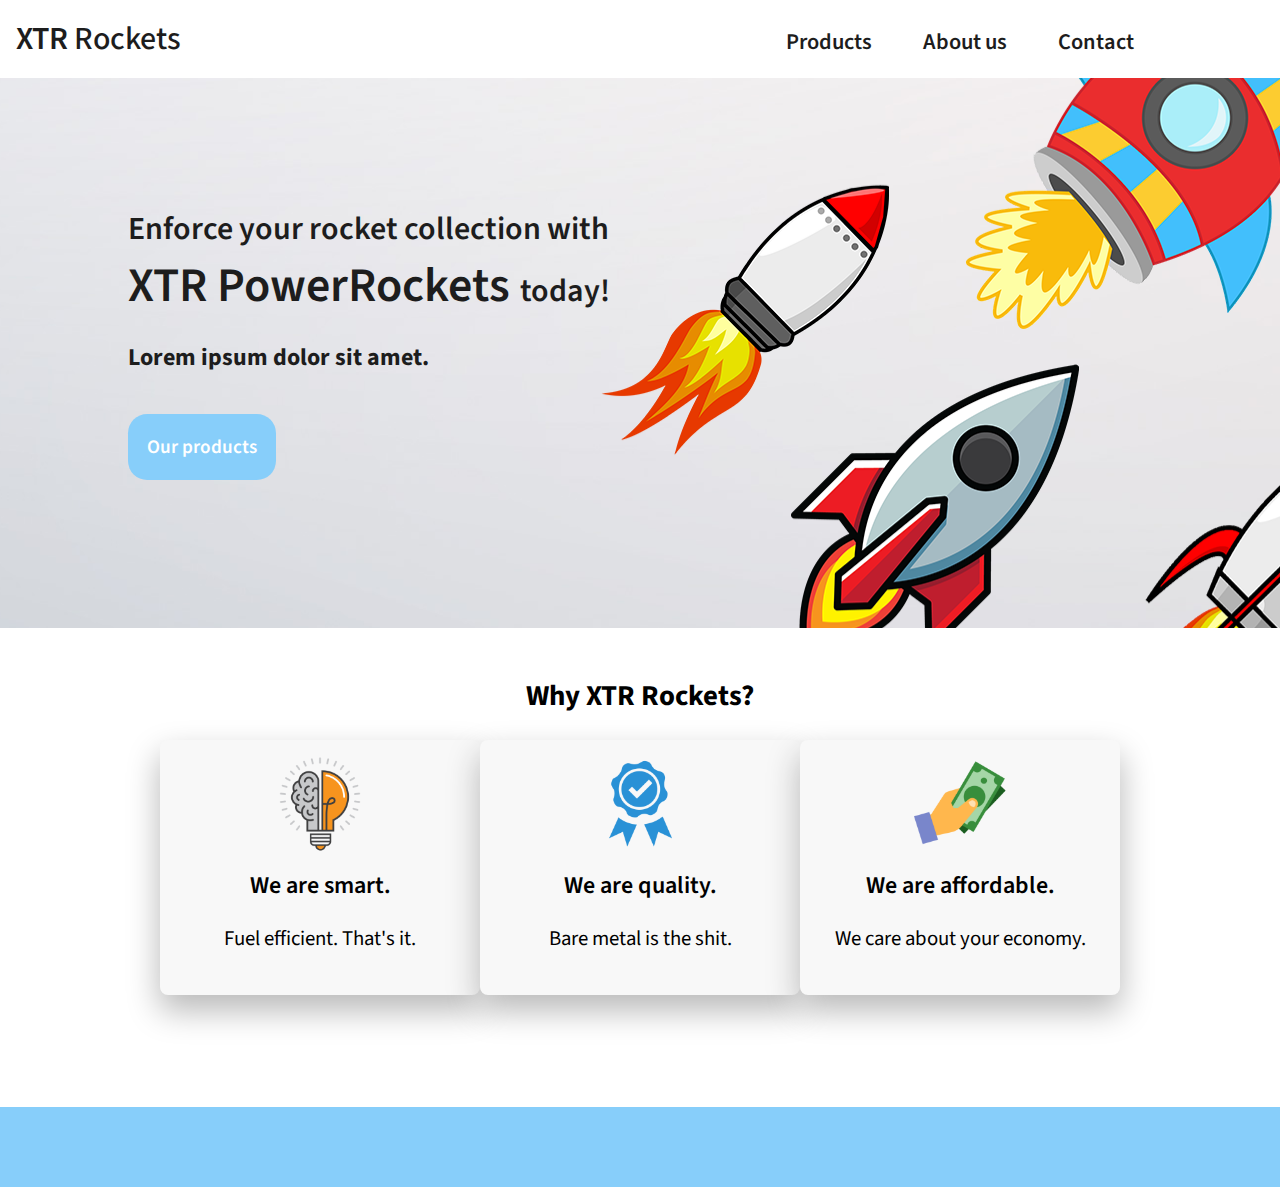
==== Lab1/index.html @ 5bc95ab7 "Correct path in nav" ====
<!DOCTYPE html>
<html>
<head>
    <meta charset="utf-8">
    <meta http-equiv="X-UA-Compatible" content="IE=edge">
    <title>Lab1 - Linus-Skola.GitHub.io</title>
    <meta name="description" content="">
    <link rel="stylesheet" href="assets/style.css">
</head>

<body>
    <header>
        <div class="header">
            <div>
                <a href="#">
                    <span> XTR</span>
                    <span>Rockets</span>
                </a>

            </div>
            <div>
                <nav class="nav">
                    <a href="https://linus-skola.github.io/Lab1/products/">Products</a>
                    <a href="https://linus-skola.github.io/Lab1/about-us/">About us</a>
                    <a href="https://linus-skola.github.io/Lab1/contact/">Contact</a>
                </nav>
            </div>

        </div>
    </header>
    <div class="title-container">
        <div class="title">
            <span>Enforce your rocket collection with</span>
            <span>XTR PowerRockets </span>
            <span>today!</span>
            
            <h2>Lorem ipsum dolor sit amet.</h2>
            <a href="/products/">Our products</a>
        </div>
    </div>

    <div class="introduction">
        <h2>Why XTR Rockets?</h2>

        <div class="cards">
            <div class="card">
                <img src="assets/smarticon.png" alt="">
                <span>We are smart.</span>
                <p>Fuel efficient. That's it.</p>
            </div>

            <div class="card">
                <img src="assets/qualityicon.png" alt="">
                <span>We are quality.</span>
                <p>Bare metal is the shit.</p>
            </div>

            <div class="card">
                <img src="assets/moneyicon.png" alt="">
                <span>We are affordable.</span>
                <p>We care about your economy.</p>
            </div>
        </div>
    </div>
    <footer>
        <div class="footer">

        </div>
    </footer>
</body>

</html>
---- Lab1/assets/style.css ----
@import url("https://fonts.googleapis.com/css?family=Source+Sans+Pro:300,300italic,600,600italic");

html {
    scroll-behavior: smooth;
}

body {
    background-color: white;
    font-family: Source Sans Pro;
    font-size: 1em;
    margin: 0px;
    overflow-x: hidden;
}

.header {
    background-color: white;
    display: flex;
    flex-wrap: nowrap;
    font-size: 2em;
}

.header > div {
    width: 50%;
    padding: 0.5em;
}

.header div > a {
    text-decoration: none;
}

.header div > a > span {
    font-weight: 500;
    color: #1d1d1d;
}

.header div > a > span:nth-child(1) {
    font-weight: 600;
    color: #1d1d1d;
}

.header div > a:hover > span {
    font-weight: 600;
}

.header div > a:hover > span:nth-child(1) {
    font-weight: 500;
}

.nav {
    margin: auto;
    text-align: center;
}

.nav > a {
    color: #1d1d1d;
    text-decoration: none;
    padding: 0em 1em;
    font-weight: 600;
    font-size: 0.7em;
    transition: border .2s;
}

.nav > a:hover {
    border-bottom: 2px solid #87cefa;
}

/* END OF HEADER */

.title-container {
    background-image: url("bg.png");
    background-position: center;
    margin-bottom: 3em;
}

.title-container > div {
    padding: 8em 8em;
}

.title > span {
    font-size: 2em;
    font-weight: 600;
    color: #1d1d1d;
    display: block;
}

.title > span:nth-child(2) {
    font-size: 3em;
    display: inline;

}

.title > span:nth-child(3) {
    font-size: 2em;
    display: inline;

}

.title > h2 {
    color: #1d1d1d;
}
.title > a {
    border: none;
    color: white;
    font-weight: 600;
    font-size: 1.2em;
    background-color: #87cefa;
    padding: 1em 1em;
    text-align: center;
    text-decoration: none;
    display: inline-block;
    margin: 1em 0em;
    border-radius: 1em;
}

.title > a:hover {
    background-color: #71c7fd;
    transition: 0.3s;
}

.introduction {
    margin-bottom: 5em;
}
.introduction > h2 {
    font-size: 1.8em;
    text-align: center;
}

.cards {
    display: grid;
    /*grid-template-columns: 1fr 1fr 1fr;*/
    display: flex;
    flex-wrap: wrap;
    margin: auto;
    padding: 0em 10em;
}
.card {
    background-color: #f8f8f8;
    margin: auto;
    width: 20em;
    border-radius: 0.5em;
    text-align: center;
    box-shadow: 0px 15px 32px 1px #bababa;
    margin-bottom: 2em;
}

.card > img {
    display: block;
    margin: auto;
    padding: 1em 1em;
    width: 6em;
    height: 6em;
}
.card > span {
    font-size: 1.5em;
    font-weight: 600;
}

.card > p {
    font-size: 1.3em;
    padding-bottom: 1em;
}

.footer {
    background-color: #1d1c66;
    background-color: #87cefa;
    height: 5em;
}

.underline {
    border-bottom: 2px solid #87cefa;

}
/*
@media only screen and (max-width: 1400px) {
    .cards {
        grid-template-columns: 1fr 1fr;
    }
}

@media only screen and (max-width: 1000px) {
    .cards {
        grid-template-columns: 1fr;
        padding: 0em 0em;
    }
}
*/

@media only screen and (max-width: 875px) {
    .header {
        display: block;
    }

    .header > div {
        width: auto;
        padding: 0.2em 0.5em;
        text-align: center;
    }
}
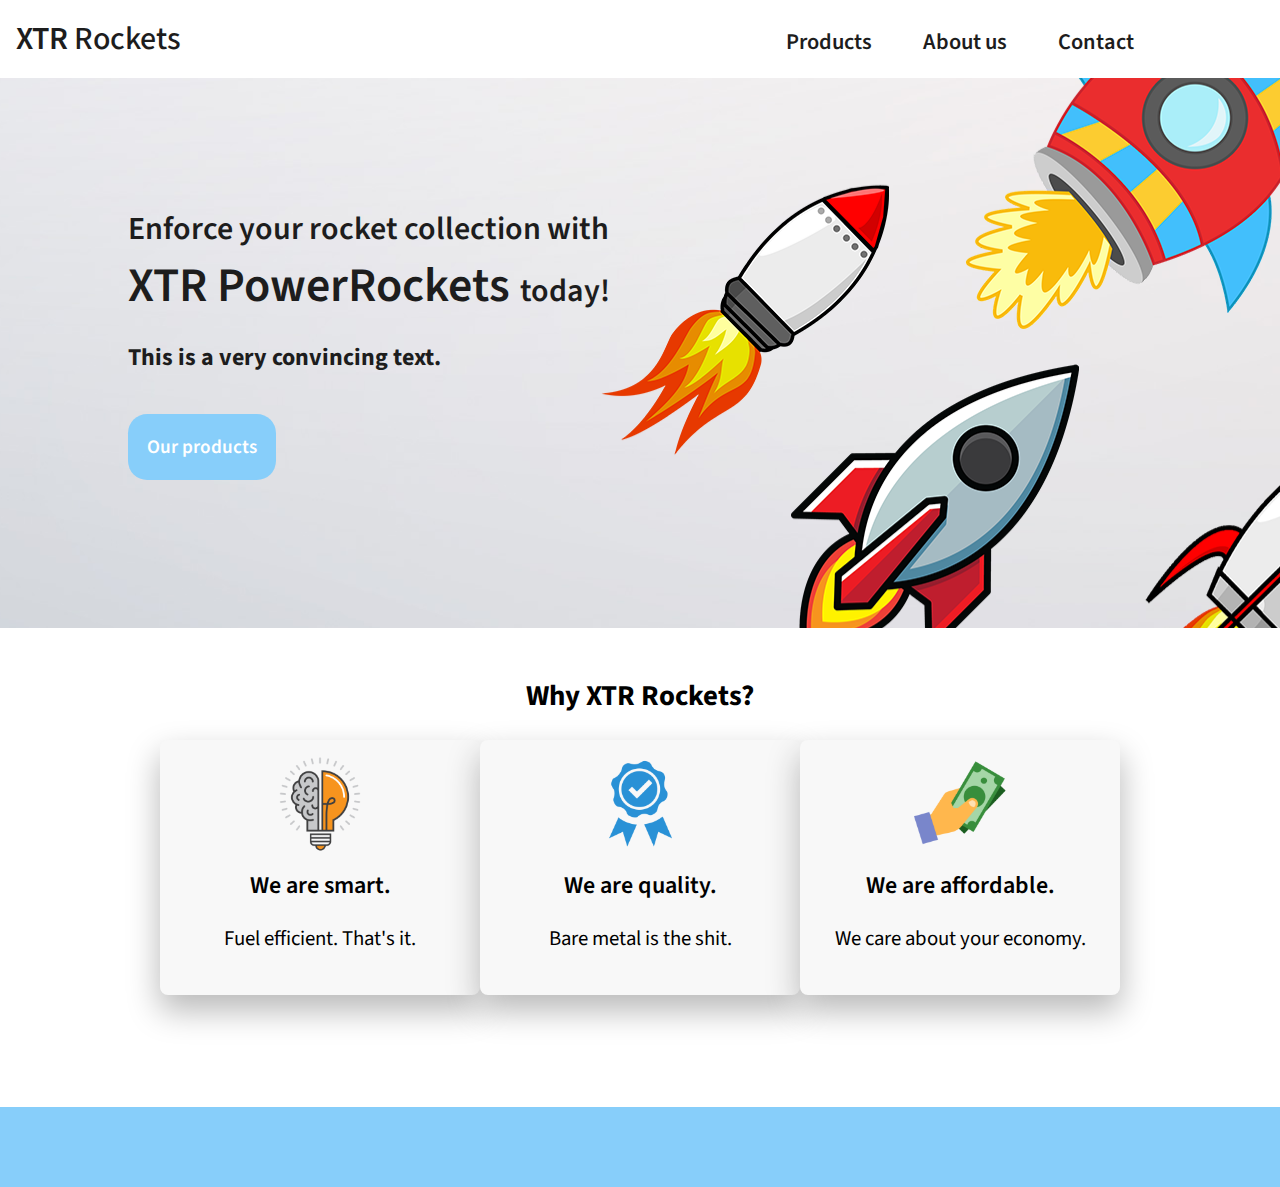
==== commit 7fc79dc2: "small edits" ====
--- a/Lab1/index.html
+++ b/Lab1/index.html
@@ -34,7 +34,7 @@
             <span>XTR PowerRockets </span>
             <span>today!</span>
             
-            <h2>Lorem ipsum dolor sit amet.</h2>
+            <h2>This is a very convincing text.</h2>
             <a href="/products/">Our products</a>
         </div>
     </div>
--- a/Lab1/assets/style.css
+++ b/Lab1/assets/style.css
@@ -195,5 +195,9 @@
         padding: 0.2em 0.5em;
         text-align: center;
     }
-}
-
+
+    .title-container {
+        font-size: 0.8em;
+    }
+}
+
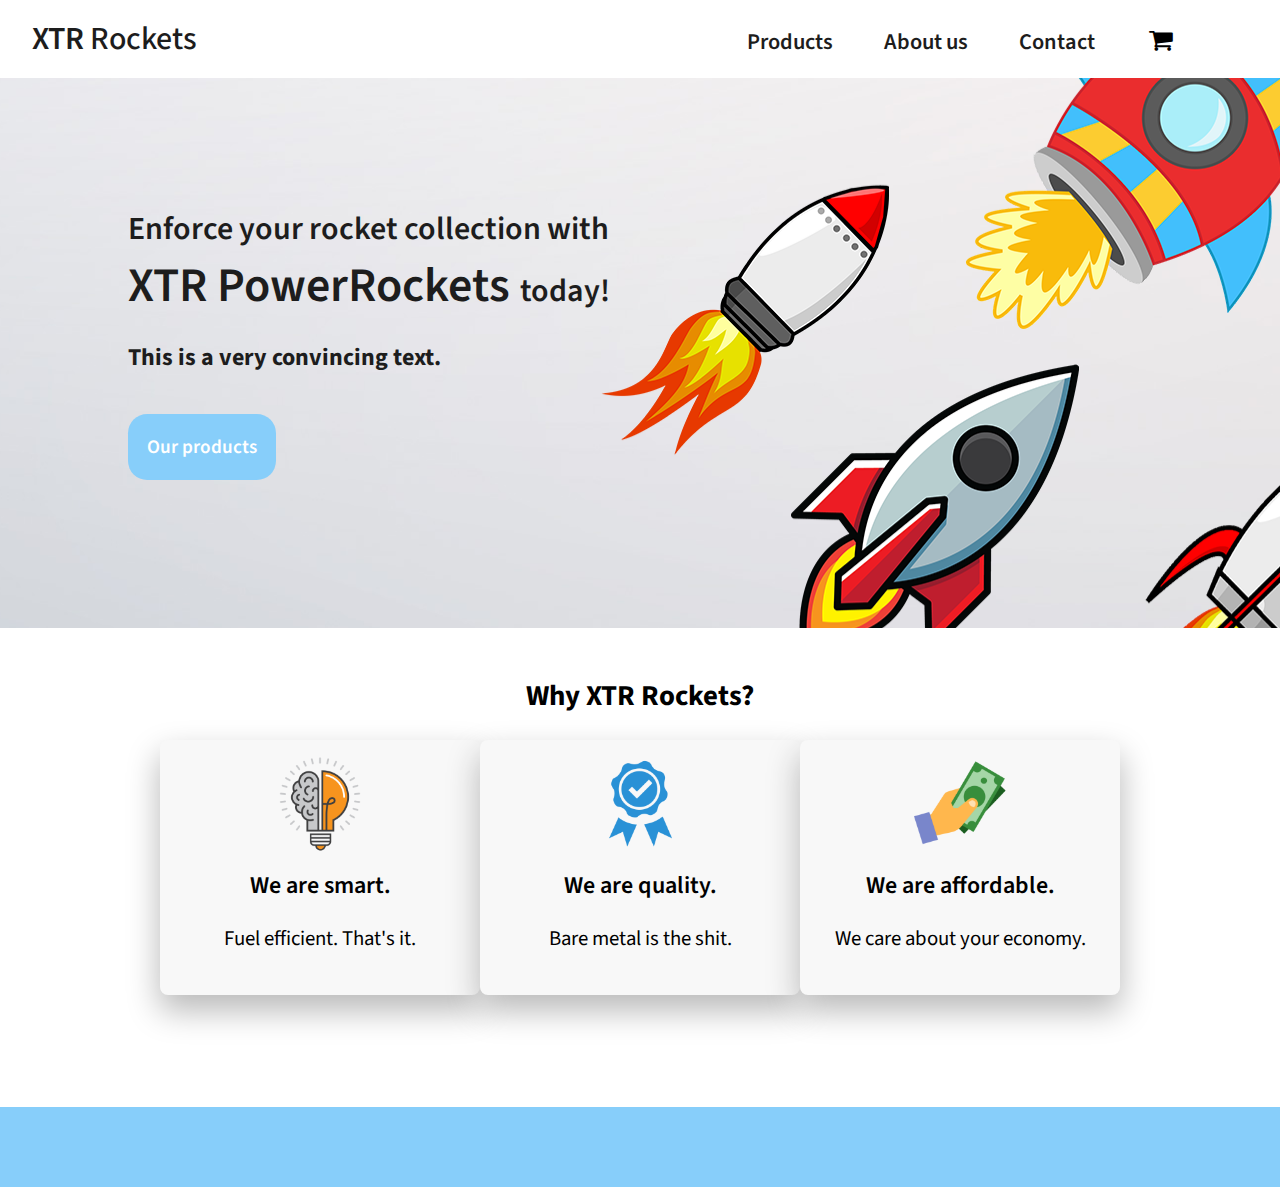
==== commit c0472f0c: "products page" ====
--- a/Lab1/index.html
+++ b/Lab1/index.html
@@ -6,6 +6,10 @@
     <title>Lab1 - Linus-Skola.GitHub.io</title>
     <meta name="description" content="">
     <link rel="stylesheet" href="assets/style.css">
+    <link rel="stylesheet" href="https://cdnjs.cloudflare.com/ajax/libs/font-awesome/4.7.0/css/font-awesome.min.css">
+    <script src="https://ajax.googleapis.com/ajax/libs/jquery/3.4.1/jquery.min.js"></script>
+    <script type="text/javascript" src="https://linus-skola.github.io/Lab1/assets/js/content.js"></script>
+    <script type="text/javascript" src="assets/js/content.js"></script>
 </head>
 
 <body>
@@ -23,6 +27,7 @@
                     <a href="https://linus-skola.github.io/Lab1/products/">Products</a>
                     <a href="https://linus-skola.github.io/Lab1/about-us/">About us</a>
                     <a href="https://linus-skola.github.io/Lab1/contact/">Contact</a>
+                    <i class="fa fa-shopping-cart"></i><span id="cart"></span>
                 </nav>
             </div>
 
@@ -35,7 +40,7 @@
             <span>today!</span>
             
             <h2>This is a very convincing text.</h2>
-            <a href="/products/">Our products</a>
+            <a href="#">Our products</a>
         </div>
     </div>
 
--- a/Lab1/assets/style.css
+++ b/Lab1/assets/style.css
@@ -21,11 +21,12 @@
 
 .header > div {
     width: 50%;
-    padding: 0.5em;
+    padding: 0.5em 0em;
 }
 
 .header div > a {
     text-decoration: none;
+    padding: 0em 1em;
 }
 
 .header div > a > span {
@@ -49,6 +50,7 @@
 .nav {
     margin: auto;
     text-align: center;
+    font-size: 1em;
 }
 
 .nav > a {
@@ -63,6 +65,19 @@
 .nav > a:hover {
     border-bottom: 2px solid #87cefa;
 }
+
+.fa-shopping-cart:before {
+    padding-left: 1em;
+    font-size: 0.8em;
+}
+
+.nav > span {
+    font-size: 0.7em;
+    font-weight: 600;
+    margin: 0.5em;
+    cursor: pointer;
+}
+
 
 /* END OF HEADER */
 
@@ -170,6 +185,90 @@
     border-bottom: 2px solid #87cefa;
 
 }
+
+.products-container {
+    border-top: 1px solid lightgray;
+    padding: 2em 8em;
+}
+
+.products-container > h2 {
+    text-align: center;
+}
+
+.products {
+    display: grid;
+    grid-template-columns: repeat(3, 1fr);
+}
+
+.product-card {
+    border: 1px solid lightgrey;
+    background-color: white;
+    margin: 0em auto;
+    width: 20em;
+    border-radius: 0.3em;
+    border-top: 4px solid #87cefa;
+    text-align: center;
+    margin-bottom: 2em;
+}
+
+.product-card > img {
+    display: block;
+    margin: auto;
+    padding: 1em 1em;
+    width: 6em;
+    height: 6em;
+}
+.product-card > span {
+    font-size: 1.5em;
+    font-weight: 600;
+}
+
+.product-card > p {
+    font-size: 1.3em;
+    padding-bottom: 1em;
+}
+
+.addtocart-btn {
+    padding: 2em;
+}
+.addtocart-btn > a {
+    background-color: #87cefa;
+    border-radius: 0.5em;
+    padding: 1em 2em;
+    margin: 1em 1em;
+    color: white;
+    font-weight: 600;
+    text-decoration: none;
+}
+
+.addtocart-btn > a:hover {
+    background-color: #71c7fd;
+}
+
+.product-card-list {
+    text-align: left;
+    padding: 0em 4em;
+}
+
+.product-card-list > ul {
+    list-style-type: '\2713';
+}
+
+.product-card-list > ul > li {
+    padding-left: 0.8em;
+}
+
+
+
+
+
+
+
+
+
+
+
+
 /*
 @media only screen and (max-width: 1400px) {
     .cards {
@@ -185,19 +284,43 @@
 }
 */
 
-@media only screen and (max-width: 875px) {
+@media screen and (max-width: 1250px) {
+    .products-container {
+        padding: 4em 0em;
+    }
+
+    .products {
+        grid-template-columns: repeat(2, 1fr);
+    }
+}
+
+@media screen and (max-width: 1010px) {
     .header {
         display: block;
     }
 
     .header > div {
         width: auto;
-        padding: 0.2em 0.5em;
+        padding: 0.2em 0em;
         text-align: center;
     }
-
+}
+
+@media screen and (max-width: 875px) {
     .title-container {
         font-size: 0.8em;
     }
 }
 
+@media screen and (max-width: 700px) {
+    .products {
+        grid-template-columns: repeat(1, 1fr);
+    }
+}
+
+@media screen and (max-width: 520px) {
+    .nav > i {
+        display: inline;
+    }
+    }
+}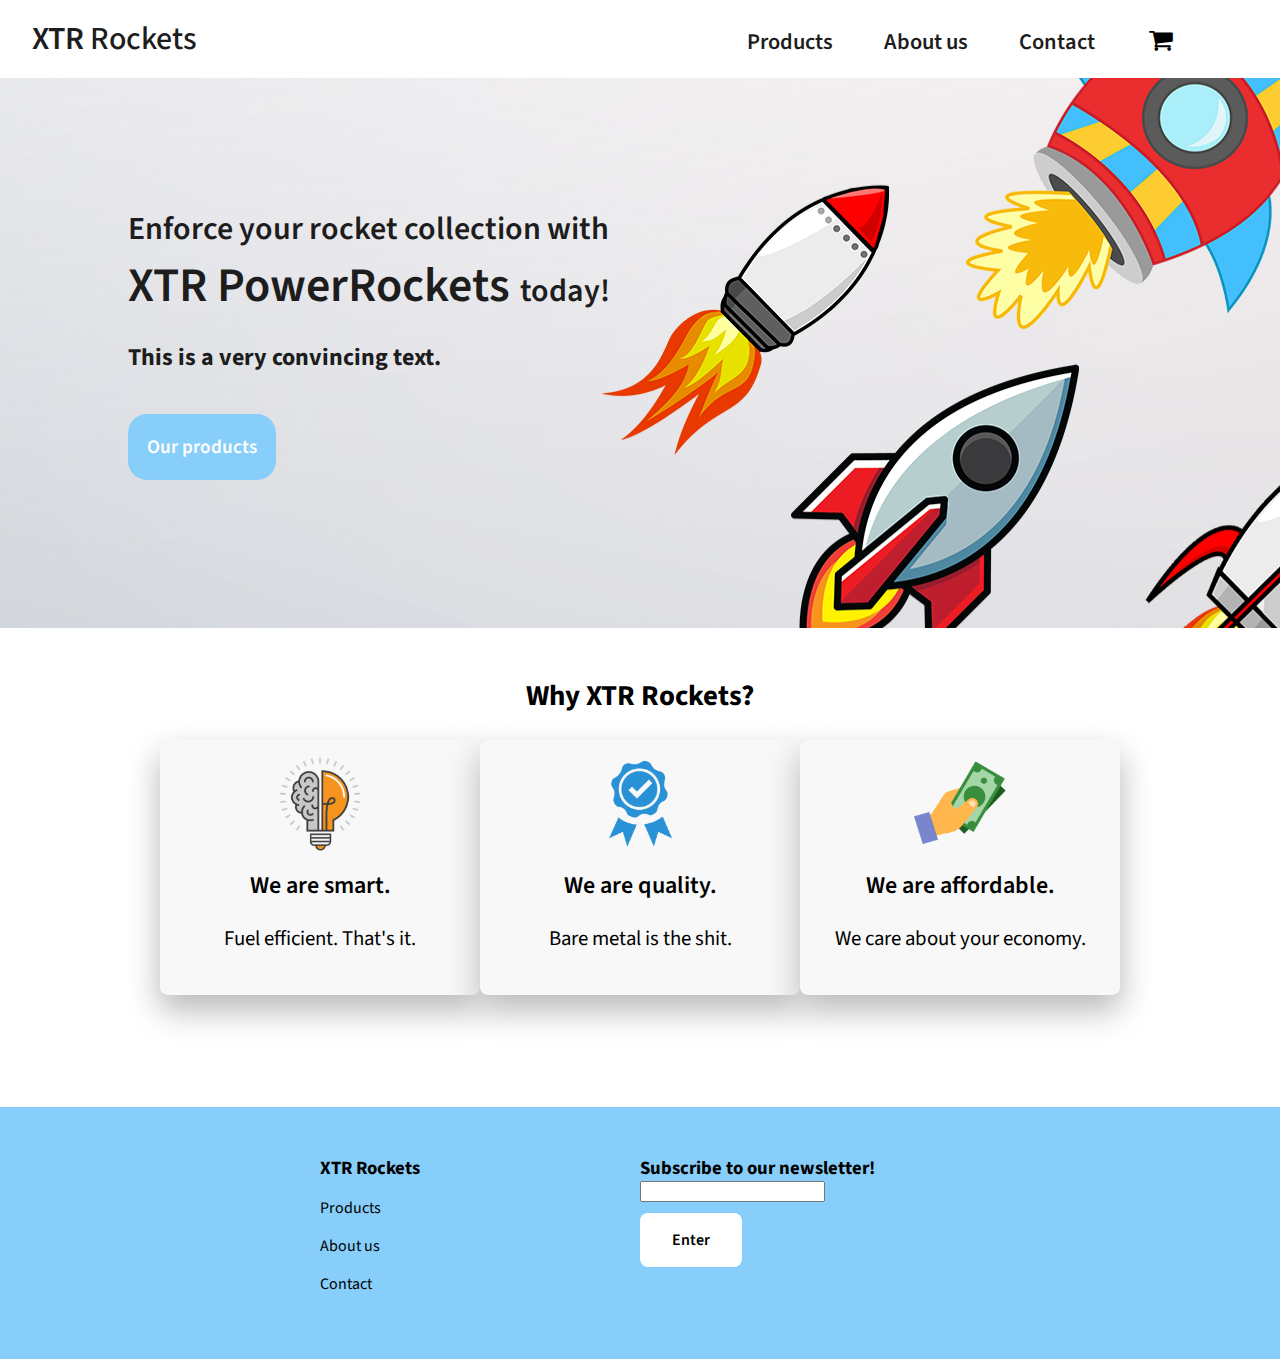
==== commit c281caf2: "added footer" ====
--- a/Lab1/index.html
+++ b/Lab1/index.html
@@ -8,7 +8,6 @@
     <link rel="stylesheet" href="assets/style.css">
     <link rel="stylesheet" href="https://cdnjs.cloudflare.com/ajax/libs/font-awesome/4.7.0/css/font-awesome.min.css">
     <script src="https://ajax.googleapis.com/ajax/libs/jquery/3.4.1/jquery.min.js"></script>
-    <script type="text/javascript" src="https://linus-skola.github.io/Lab1/assets/js/content.js"></script>
     <script type="text/javascript" src="assets/js/content.js"></script>
 </head>
 
@@ -16,7 +15,7 @@
     <header>
         <div class="header">
             <div>
-                <a href="#">
+                <a href="https://linus-skola.github.io/Lab1/">
                     <span> XTR</span>
                     <span>Rockets</span>
                 </a>
@@ -40,7 +39,7 @@
             <span>today!</span>
             
             <h2>This is a very convincing text.</h2>
-            <a href="#">Our products</a>
+            <a href="https://linus-skola.github.io/Lab1/products">Our products</a>
         </div>
     </div>
 
@@ -69,7 +68,22 @@
     </div>
     <footer>
         <div class="footer">
-
+            <div>
+                <h3>XTR Rockets</h3>
+                <p><a href="https://linus-skola.github.io/Lab1/products/">Products</a></p>
+                <p><a href="https://linus-skola.github.io/Lab1/about-us/">About us</a></p>
+                <p><a href="https://linus-skola.github.io/Lab1/contact/">Contact</a></p>
+            </div>
+            
+            <div>
+                <h3>Subscribe to our newsletter!</h3>
+                <input type="text">
+                <div class="footerbtn">
+                
+                    <a href="">Enter</a>
+                </div>
+            </div>
+            
         </div>
     </footer>
 </body>
--- a/Lab1/assets/style.css
+++ b/Lab1/assets/style.css
@@ -178,7 +178,40 @@
 .footer {
     background-color: #1d1c66;
     background-color: #87cefa;
-    height: 5em;
+    padding: 3em 20em;
+    display: flex;
+}
+
+.footer a {
+    color: black;
+    text-decoration: none;
+}
+
+.footer a:hover {
+    text-decoration: underline;
+}
+
+.footer > div {
+    width: 50%;
+}
+
+.footer input {
+    display: flex;
+    margin-bottom: 2em;
+}
+
+.footerbtn > a {
+    background-color: #ffffff;
+    border-radius: 0.5em;
+    padding: 1em 2em;
+    color: black;
+    font-weight: 600;
+    text-decoration: none;
+}
+
+.footerbtn > a:hover {
+    background-color: #ebebeb;
+    text-decoration: none;
 }
 
 .underline {
@@ -187,7 +220,7 @@
 }
 
 .products-container {
-    border-top: 1px solid lightgray;
+    background-color: #efefef;
     padding: 2em 8em;
 }
 
@@ -258,11 +291,48 @@
     padding-left: 0.8em;
 }
 
-
-
-
-
-
+.about-container > .img-container {
+    background-image: url("bg.png");
+    background-position: center;
+    margin-bottom: 2em;
+}
+
+.img-container > div {
+    font-size: 2em;
+    margin: auto;
+    padding: 4em 5em;
+}
+
+.about-container h1, h3{
+    margin: 0em 0em;
+}
+
+
+.about {
+    font-size: 1.5em;
+    text-align: center;
+    margin-bottom: 3em;
+}
+
+.about-text {
+    padding: 1em 10em;
+    display: flex;
+}
+
+.about-text > div {
+    font-size: 1.3em;
+    margin: 0em 1em;
+    display: inline;
+}
+
+.about-text :nth-child(2) {
+    display: inline-flex;
+    margin: auto;
+}
+
+.about-text > div > img {
+    width: 100%;
+}
 
 
 
@@ -304,12 +374,27 @@
         padding: 0.2em 0em;
         text-align: center;
     }
+    
+    .footer {
+        padding: 3em 2em;
+    }
 }
 
 @media screen and (max-width: 875px) {
     .title-container {
         font-size: 0.8em;
     }
+
+    .about-text {
+        padding: 0em 0em;
+    }
+
+    .about {
+        margin-bottom: 1em;
+    }
+    .about-text > div > img {
+        display: none;
+    }
 }
 
 @media screen and (max-width: 700px) {
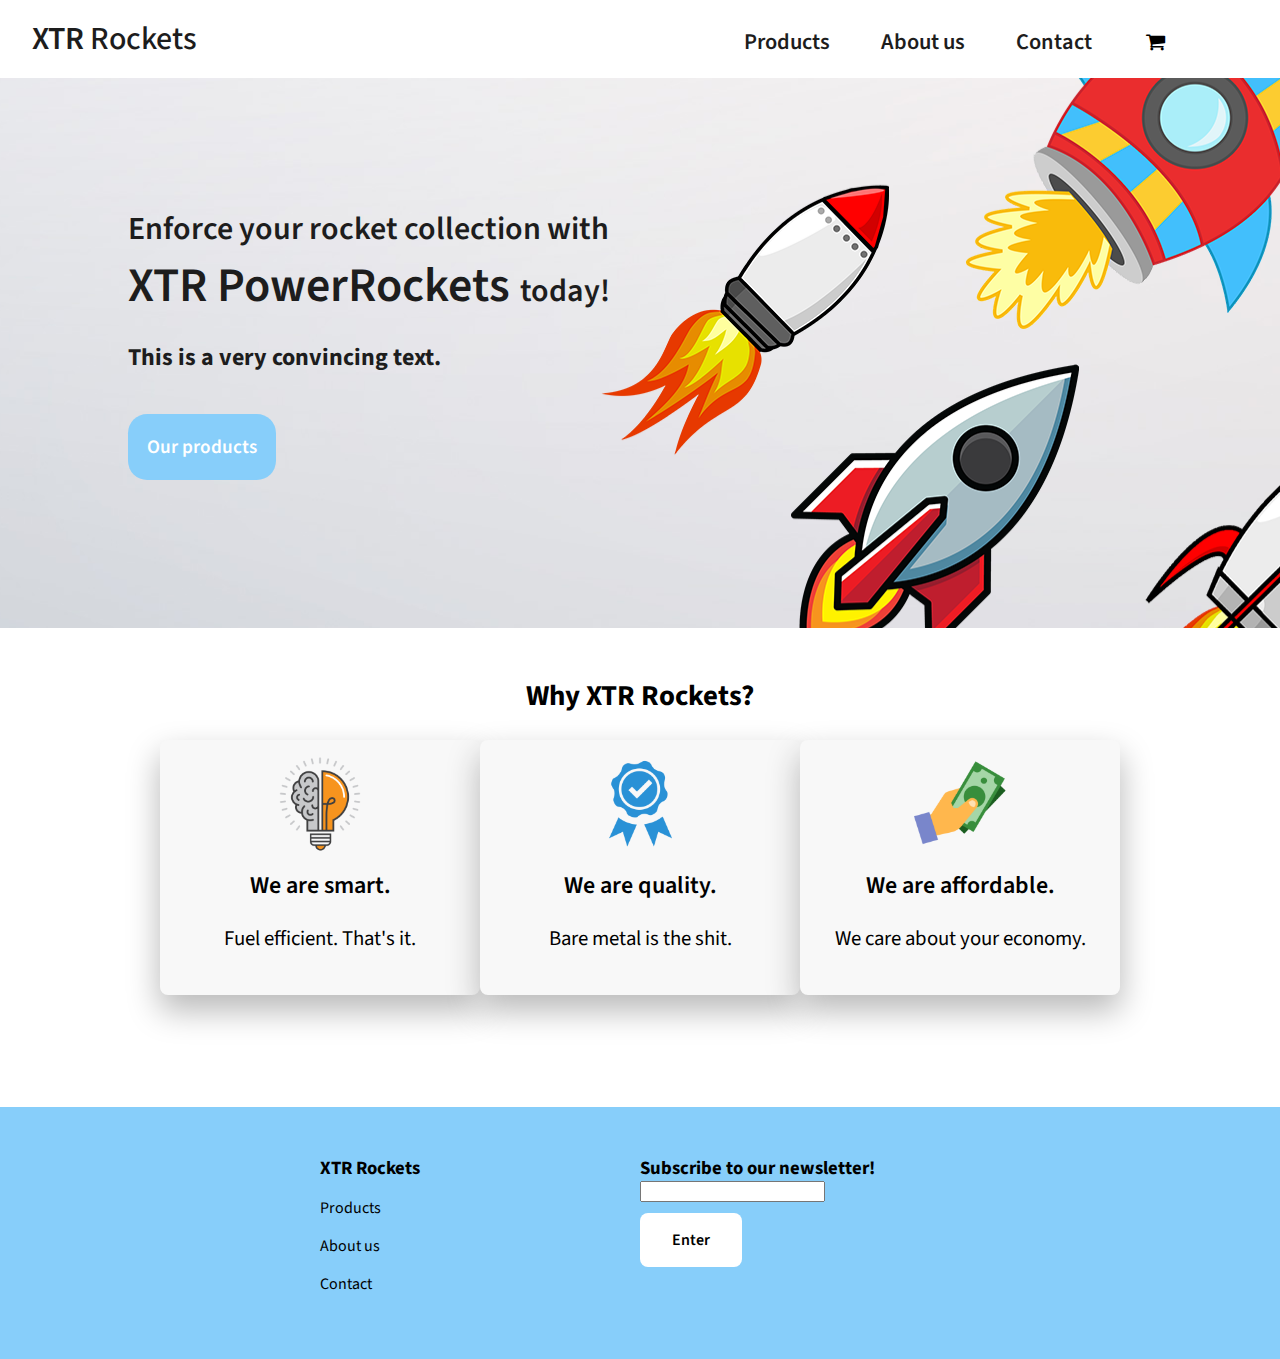
==== commit 599c1455: "added onclick function to cart icon" ====
--- a/Lab1/index.html
+++ b/Lab1/index.html
@@ -26,7 +26,9 @@
                     <a href="https://linus-skola.github.io/Lab1/products/">Products</a>
                     <a href="https://linus-skola.github.io/Lab1/about-us/">About us</a>
                     <a href="https://linus-skola.github.io/Lab1/contact/">Contact</a>
-                    <i class="fa fa-shopping-cart"></i><span id="cart"></span>
+                    <div id="cart">
+                        <i class="fa fa-shopping-cart"></i><span></span>
+                    </div>
                 </nav>
             </div>
 
--- a/Lab1/assets/style.css
+++ b/Lab1/assets/style.css
@@ -56,7 +56,7 @@
 .nav > a {
     color: #1d1d1d;
     text-decoration: none;
-    padding: 0em 1em;
+    margin: 0em 1em;
     font-weight: 600;
     font-size: 0.7em;
     transition: border .2s;
@@ -67,15 +67,16 @@
 }
 
 .fa-shopping-cart:before {
-    padding-left: 1em;
     font-size: 0.8em;
-}
-
-.nav > span {
-    font-size: 0.7em;
-    font-weight: 600;
-    margin: 0.5em;
+    margin-right: 0.4em;
+}
+
+.nav > div {
+    display: inline;
+    font-size: 0.8em;
+    font-weight: 600;
     cursor: pointer;
+    margin: 0em 1em;
 }
 
 
@@ -262,13 +263,12 @@
 }
 
 .addtocart-btn {
-    padding: 2em;
+    padding: 3em 0em;
 }
 .addtocart-btn > a {
     background-color: #87cefa;
     border-radius: 0.5em;
     padding: 1em 2em;
-    margin: 1em 1em;
     color: white;
     font-weight: 600;
     text-decoration: none;
@@ -374,6 +374,18 @@
         padding: 0.2em 0em;
         text-align: center;
     }
+
+    .title-container {
+        font-size: 0.8em;
+    }
+
+    .img-container {
+        font-size: 0.8em;
+    }
+
+    .cards {
+        padding: 0em 5em;
+    }
     
     .footer {
         padding: 3em 2em;
@@ -381,10 +393,6 @@
 }
 
 @media screen and (max-width: 875px) {
-    .title-container {
-        font-size: 0.8em;
-    }
-
     .about-text {
         padding: 0em 0em;
     }
@@ -407,5 +415,4 @@
     .nav > i {
         display: inline;
     }
-    }
 }